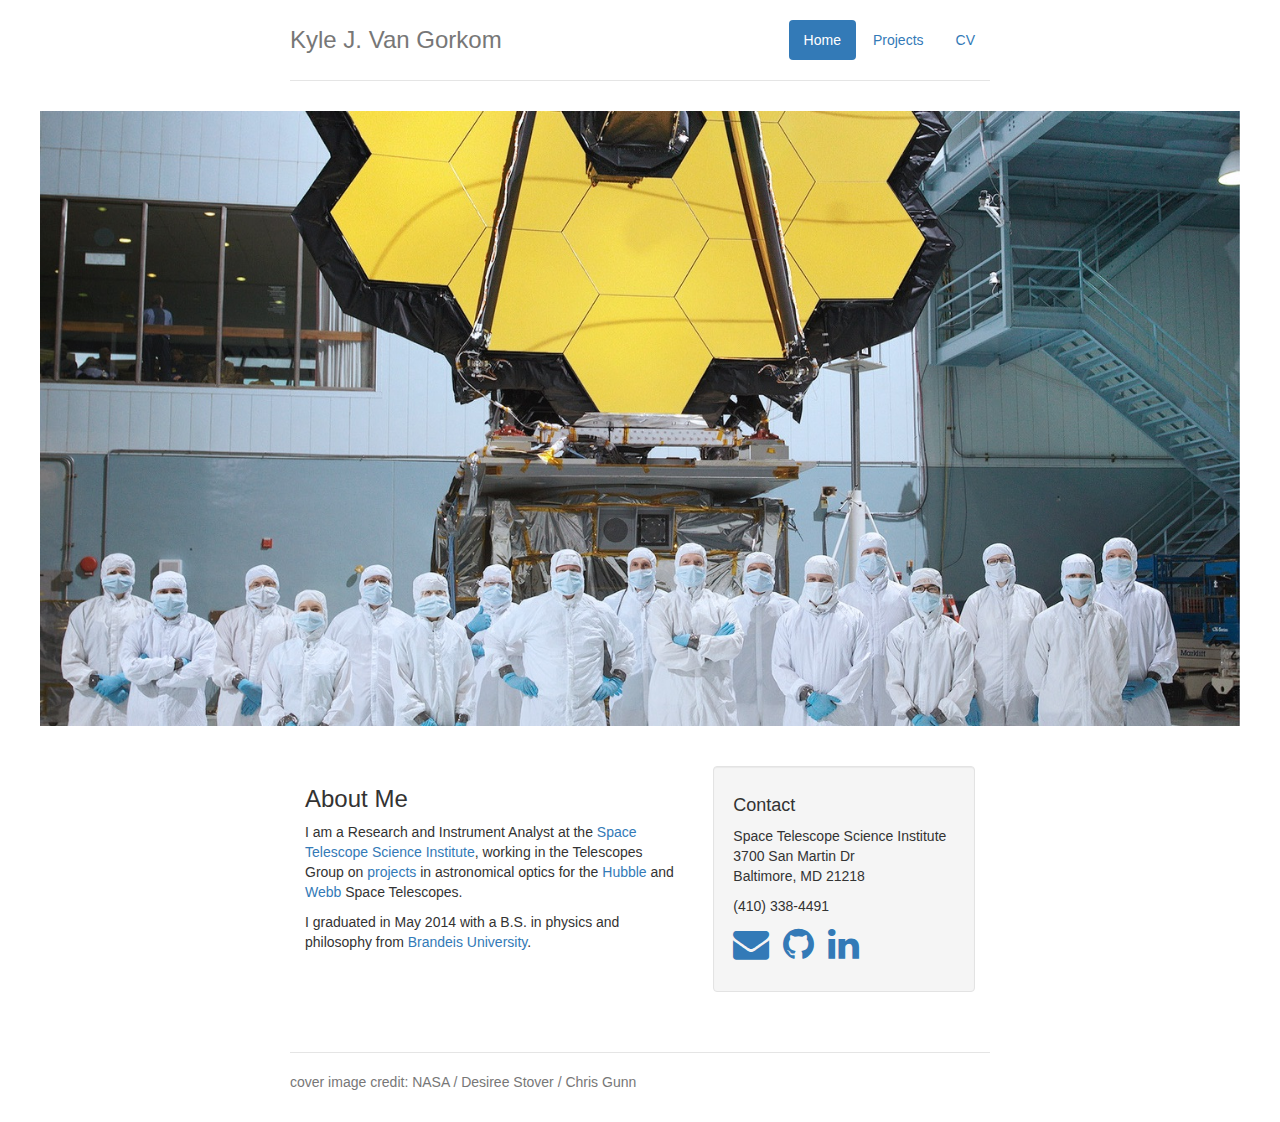
==== index.html @ afd1f64e "initial commit" ====
<!DOCTYPE html>
<html lang="en">
  <head>
    <meta charset="utf-8">
    <meta http-equiv="X-UA-Compatible" content="IE=edge">
    <meta name="viewport" content="width=device-width, initial-scale=1">
    <!-- The above 3 meta tags *must* come first in the head; any other head content must come *after* these tags -->
    <meta name="author" content="Kyle J. Van Gorkom"/>
    <meta name="description" content="Kyle J. Van Gorkom's homepage"/>
    <meta name="keywords" content="Kyle,Van Gorkom,Optics,Telescopes,Webb,Hubble,Astronomy,STScI,RIA,Brandeis"/>
    <link rel="icon" href="../../favicon.ico">

    <title>Kyle J. Van Gorkom</title>

    <!-- Bootstrap core CSS -->
    <link href="css/bootstrap.css" rel="stylesheet">

    <!-- Custom styles for this template -->
    <link href="jumbotron-narrow.css" rel="stylesheet">
    <link href="font-awesome/css/font-awesome.min.css" rel="stylesheet">

    <!-- HTML5 shim and Respond.js for IE8 support of HTML5 elements and media queries -->
    <!--[if lt IE 9]>
      <script src="https://oss.maxcdn.com/html5shiv/3.7.2/html5shiv.min.js"></script>
      <script src="https://oss.maxcdn.com/respond/1.4.2/respond.min.js"></script>
    <![endif]-->
  </head>

  <body>

    <div class="container">

      <div class="header clearfix">
        <nav>
          <ul class="nav nav-pills pull-right">
            <li role="presentation" class="active"><a href="#">Home</a></li>
            <li role="presentation"><a href="projects.html">Projects</a></li>
            <li role="presentation"><a href="CV_Van_Gorkom.pdf">CV</a></li>
          </ul>
        </nav>
        <h3 class="text-muted">Kyle J. Van Gorkom</h3>
      </div>

    </div>

    <div class="container-fluid">
      <img class="img-responsive" src="coc_cropped.jpg" title="Center of Curvature team. I'm 2nd from the left!">
    </div>

    <div class="container">
      <div class="row marketing">
        <div class="col-md-7">
          <h3>About Me</h3>
          <p>I am a Research and Instrument Analyst at the <a onclick="window.open(this.href); return false;" href="http://www.stsci.edu/institute/" class="class5"><span class="style_2">Space</span> <span class="style_2">Telescope</span> <span class="style_2">Science</span> <span class="style_2">Institute</span></a>, working in the Telescopes Group on <a class="class6" title="Projects" href="projects.html"><span class="style_2">projects</span></a> in astronomical optics for the <a onclick="window.open(this.href); return false;" href="https://www.nasa.gov/mission_pages/hubble/story/index.html" class="class4"><span class="style_2">Hubble</span></a> and <a onclick="window.open(this.href); return false;" href="http://jwst.nasa.gov/" class="class4"><span class="style_2">Webb</span></a> Space Telescopes. <br /></p>

          <p>I graduated in May 2014 with a B.S. in physics and philosophy from <a onclick="window.open(this.href); return false;" title="http://www.brandeis.edu/" href="http://www.brandeis.edu/" class="class3"><span class="style_2">Brandeis University</span></a>.<br /></p>
        </div>

        <div class="col-md-5">
          <div class ="well">
            <h4>Contact</h4>
                <p>Space Telescope Science Institute<br /> 3700 San Martin Dr<br />
                Baltimore, MD 21218<br /></p>
                <p>(410) 338-4491 </p>
            <ul class="list-inline">
              <li>
                <a href="mailto:kgorkom@stsci.edu">
                  <i class="fa fa-envelope" style="font-size:36px"></i>
                </a>
              </li>
              <li>
                <a href="https://github.com/kvangorkom/">
                  <i class="fa fa-github" style="font-size:36px"></i>
                </a>
              </li>
              <li>
                <a href="https://www.linkedin.com/in/kyle-van-gorkom">
                  <i class="fa fa-linkedin" style="font-size:36px" ></i>
                </a> 
              </li>
            </ul>
          </div>
        </div>

      </div>

      <footer class="footer">
        <p>cover image credit: NASA /  Desiree Stover / Chris Gunn </p>
      </footer>

    </div> <!-- /container -->


    <!-- IE10 viewport hack for Surface/desktop Windows 8 bug -->
    <script src="../../assets/js/ie10-viewport-bug-workaround.js"></script>
  </body>
</html>
---- jumbotron-narrow.css ----
/* Space out content a bit */
body {
  padding-top: 20px;
  padding-bottom: 20px;
}

/* Everything but the jumbotron gets side spacing for mobile first views */
.header,
.marketing,
.footer {
  padding-right: 15px;
  padding-left: 15px;
}

/* Custom page header */
.header {
  padding-bottom: 20px;
  border-bottom: 1px solid #e5e5e5;
}
/* Make the masthead heading the same height as the navigation */
.header h3 {
  margin-top: 0;
  margin-bottom: 0;
  line-height: 40px;
}

/* Custom page footer */
.footer {
  padding-top: 19px;
  color: #777;
  border-top: 1px solid #e5e5e5;
}

/* Customize container */
@media (min-width: 768px) {
  .container {
    max-width: 730px;
  }
}
.container-narrow > hr {
  margin: 30px 0;
}

/* Main marketing message and sign up button */
.jumbotron {
  text-align: center;
  border-bottom: 1px solid #e5e5e5;
}
.jumbotron .btn {
  padding: 14px 24px;
  font-size: 21px;
}

/* Supporting marketing content */
.marketing {
  margin: 40px 0;
}
.marketing p + h4 {
  margin-top: 28px;
}

/* Responsive: Portrait tablets and up */
@media screen and (min-width: 768px) {
  /* Remove the padding we set earlier */
  .header,
  .marketing,
  .footer {
    padding-right: 0;
    padding-left: 0;
  }
  /* Space out the masthead */
  .header {
    margin-bottom: 30px;
  }
  /* Remove the bottom border on the jumbotron for visual effect */
  .jumbotron {
    border-bottom: 0;
  }
}
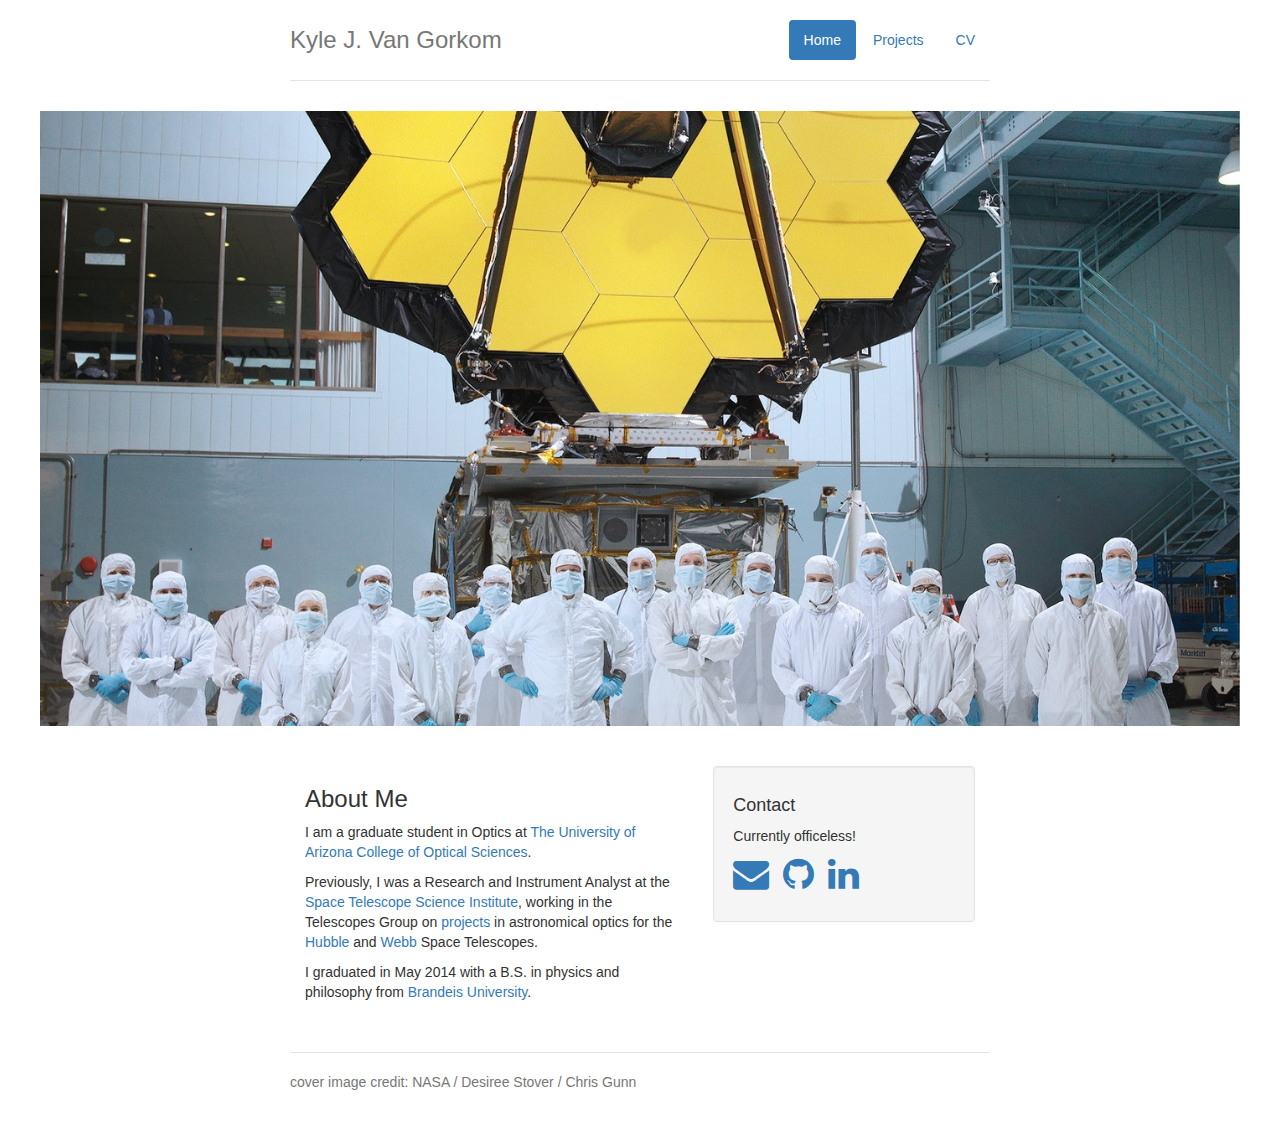
==== commit b094396b: "update pages" ====
--- a/index.html
+++ b/index.html
@@ -7,7 +7,7 @@
     <!-- The above 3 meta tags *must* come first in the head; any other head content must come *after* these tags -->
     <meta name="author" content="Kyle J. Van Gorkom"/>
     <meta name="description" content="Kyle J. Van Gorkom's homepage"/>
-    <meta name="keywords" content="Kyle,Van Gorkom,Optics,Telescopes,Webb,Hubble,Astronomy,STScI,RIA,Brandeis"/>
+    <meta name="keywords" content="Kyle,Van Gorkom,Optics,Telescopes,Webb,Hubble,Astronomy,Arizona,STScI,RIA,Brandeis"/>
     <link rel="icon" href="../../favicon.ico">
 
     <title>Kyle J. Van Gorkom</title>
@@ -51,7 +51,10 @@
       <div class="row marketing">
         <div class="col-md-7">
           <h3>About Me</h3>
-          <p>I am a Research and Instrument Analyst at the <a onclick="window.open(this.href); return false;" href="http://www.stsci.edu/institute/" class="class5"><span class="style_2">Space</span> <span class="style_2">Telescope</span> <span class="style_2">Science</span> <span class="style_2">Institute</span></a>, working in the Telescopes Group on <a class="class6" title="Projects" href="projects.html"><span class="style_2">projects</span></a> in astronomical optics for the <a onclick="window.open(this.href); return false;" href="https://www.nasa.gov/mission_pages/hubble/story/index.html" class="class4"><span class="style_2">Hubble</span></a> and <a onclick="window.open(this.href); return false;" href="http://jwst.nasa.gov/" class="class4"><span class="style_2">Webb</span></a> Space Telescopes. <br /></p>
+
+          <p>I am a graduate student in Optics at <a onclick="window.open(this.href); return false;" href="http://www.optics.arizona.edu/" class="class4"><span class="style_2">The University of Arizona College of Optical Sciences</span></a>. <br /></p>
+
+          <p>Previously, I was a Research and Instrument Analyst at the <a onclick="window.open(this.href); return false;" href="http://www.stsci.edu/institute/" class="class5"><span class="style_2">Space</span> <span class="style_2">Telescope</span> <span class="style_2">Science</span> <span class="style_2">Institute</span></a>, working in the Telescopes Group on <a class="class6" title="Projects" href="projects.html"><span class="style_2">projects</span></a> in astronomical optics for the <a onclick="window.open(this.href); return false;" href="https://www.nasa.gov/mission_pages/hubble/story/index.html" class="class4"><span class="style_2">Hubble</span></a> and <a onclick="window.open(this.href); return false;" href="http://jwst.nasa.gov/" class="class4"><span class="style_2">Webb</span></a> Space Telescopes. <br /></p>
 
           <p>I graduated in May 2014 with a B.S. in physics and philosophy from <a onclick="window.open(this.href); return false;" title="http://www.brandeis.edu/" href="http://www.brandeis.edu/" class="class3"><span class="style_2">Brandeis University</span></a>.<br /></p>
         </div>
@@ -59,12 +62,10 @@
         <div class="col-md-5">
           <div class ="well">
             <h4>Contact</h4>
-                <p>Space Telescope Science Institute<br /> 3700 San Martin Dr<br />
-                Baltimore, MD 21218<br /></p>
-                <p>(410) 338-4491 </p>
+              <p> Currently officeless! <br /></p>
             <ul class="list-inline">
               <li>
-                <a href="mailto:kgorkom@stsci.edu">
+                <a href="mailto:kvangorkom@optics.arizona.edu">
                   <i class="fa fa-envelope" style="font-size:36px"></i>
                 </a>
               </li>
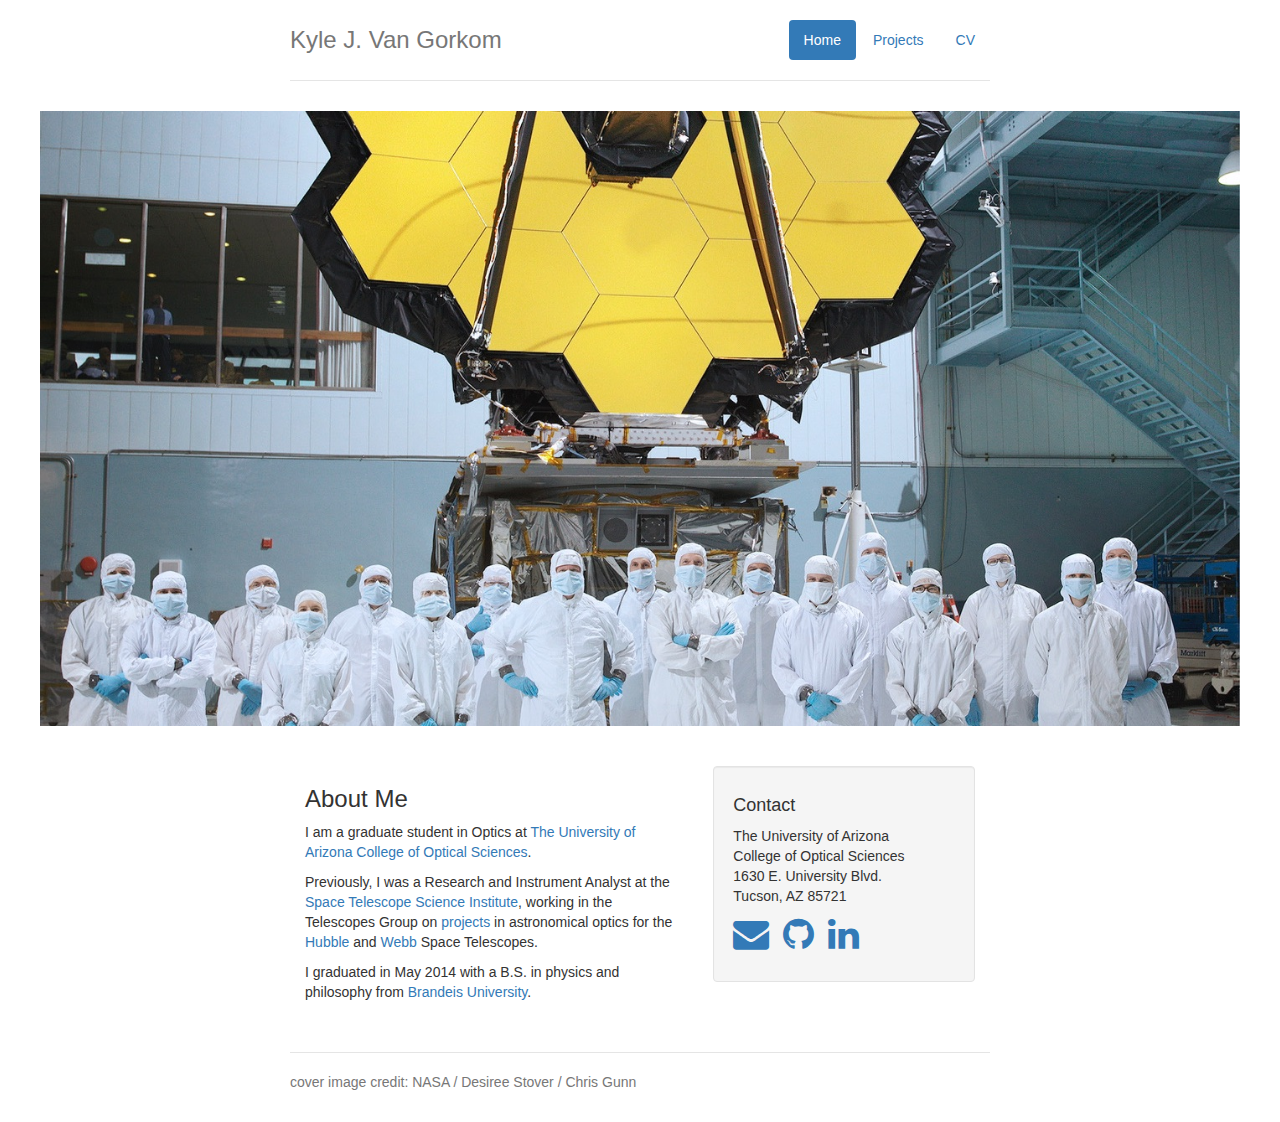
==== commit 529e9dfe: "update contact info" ====
--- a/index.html
+++ b/index.html
@@ -62,7 +62,7 @@
         <div class="col-md-5">
           <div class ="well">
             <h4>Contact</h4>
-              <p> Currently officeless! <br /></p>
+              <p>The University of Arizona<br />College of Optical Sciences<br />1630 E. University Blvd.<br />Tucson, AZ 85721<br /></p>
             <ul class="list-inline">
               <li>
                 <a href="mailto:kvangorkom@optics.arizona.edu">
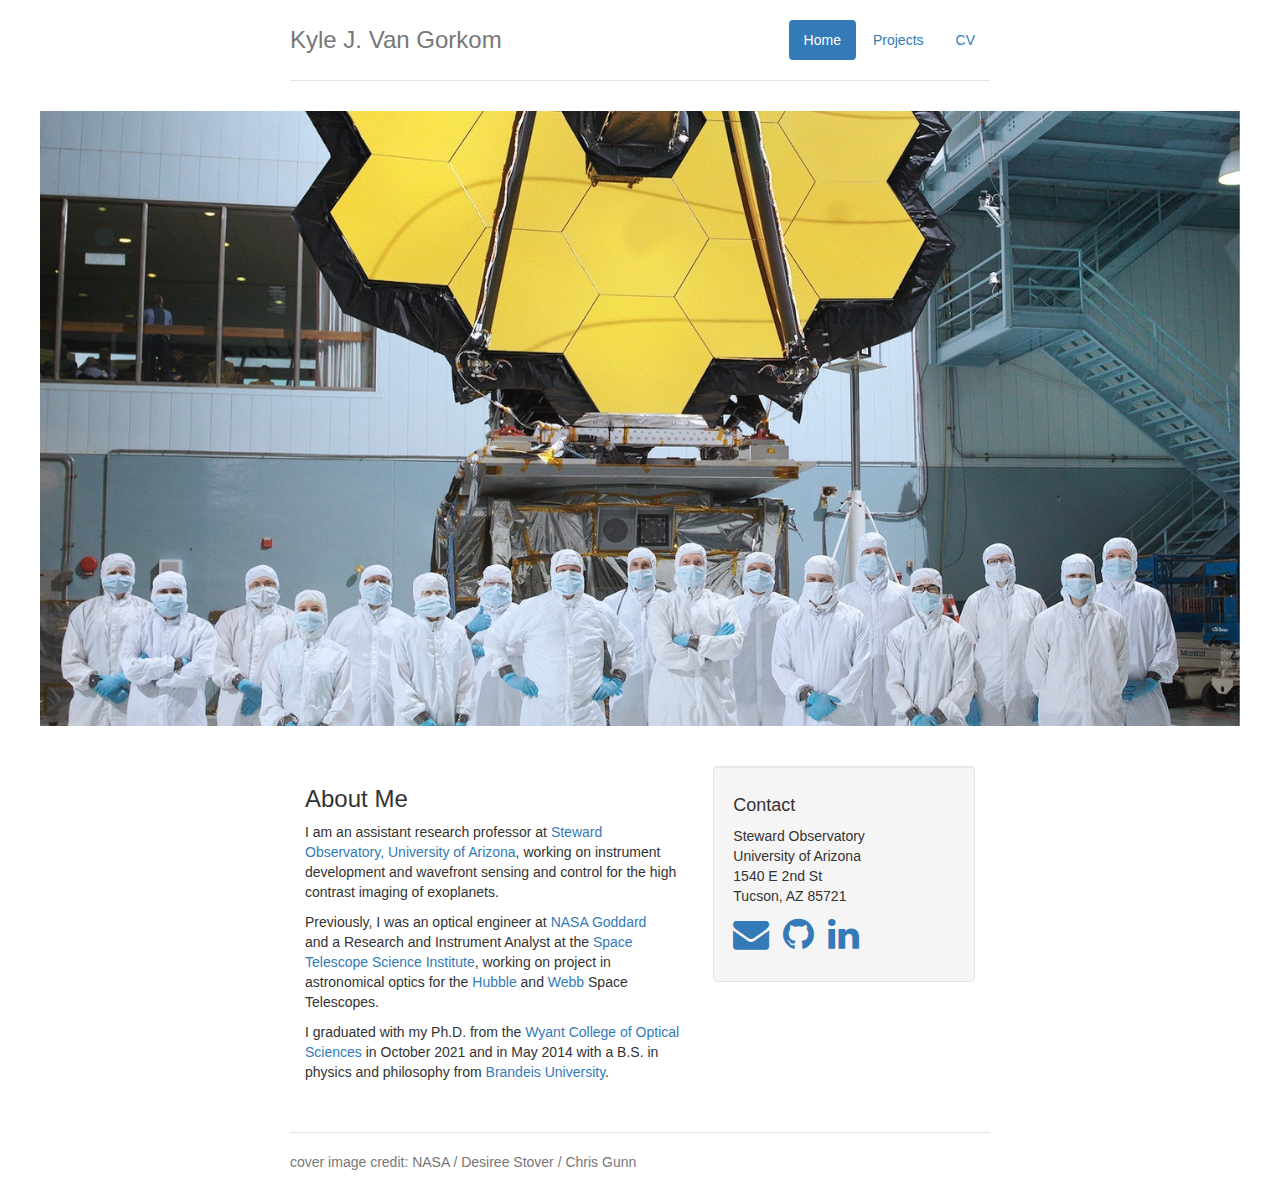
==== commit d0c6c435: "update all the things" ====
--- a/index.html
+++ b/index.html
@@ -44,7 +44,7 @@
     </div>
 
     <div class="container-fluid">
-      <img class="img-responsive" src="coc_cropped.jpg" title="Center of Curvature team. I'm 2nd from the left!">
+      <img class="img-responsive" src="coc_cropped.jpg" title="JWST Center of Curvature team. I'm 2nd from the left!">
     </div>
 
     <div class="container">
@@ -52,20 +52,21 @@
         <div class="col-md-7">
           <h3>About Me</h3>
 
-          <p>I am a graduate student in Optics at <a onclick="window.open(this.href); return false;" href="http://www.optics.arizona.edu/" class="class4"><span class="style_2">The University of Arizona College of Optical Sciences</span></a>. <br /></p>
+          <p>I am an assistant research professor at <a onclick="window.open(this.href); return false;" href="https://www.as.arizona.edu/" class="class4"><span class="style_2">Steward Observatory, University of Arizona</span></a>, working on instrument development and wavefront sensing and control for the high contrast imaging of exoplanets.<br /></p>
 
-          <p>Previously, I was a Research and Instrument Analyst at the <a onclick="window.open(this.href); return false;" href="http://www.stsci.edu/institute/" class="class5"><span class="style_2">Space</span> <span class="style_2">Telescope</span> <span class="style_2">Science</span> <span class="style_2">Institute</span></a>, working in the Telescopes Group on <a class="class6" title="Projects" href="projects.html"><span class="style_2">projects</span></a> in astronomical optics for the <a onclick="window.open(this.href); return false;" href="https://www.nasa.gov/mission_pages/hubble/story/index.html" class="class4"><span class="style_2">Hubble</span></a> and <a onclick="window.open(this.href); return false;" href="http://jwst.nasa.gov/" class="class4"><span class="style_2">Webb</span></a> Space Telescopes. <br /></p>
-
-          <p>I graduated in May 2014 with a B.S. in physics and philosophy from <a onclick="window.open(this.href); return false;" title="http://www.brandeis.edu/" href="http://www.brandeis.edu/" class="class3"><span class="style_2">Brandeis University</span></a>.<br /></p>
+          <p>Previously, I was an optical engineer at <a onclick="window.open(this.href); return false;" href="https://www.nasa.gov/goddard/" class="class4"><span class="style_2">NASA Goddard</span></a><br />
+            and a Research and Instrument Analyst at the <a onclick="window.open(this.href); return false;" href="http://www.stsci.edu/institute/" class="class5"><span class="style_2">Space</span> <span class="style_2">Telescope</span> <span class="style_2">Science</span> <span class="style_2">Institute</span></a>, working on project in astronomical optics for the <a onclick="window.open(this.href); return false;" href="https://www.nasa.gov/mission_pages/hubble/story/index.html" class="class4"><span class="style_2">Hubble</span></a> and <a onclick="window.open(this.href); return false;" href="http://jwst.nasa.gov/" class="class4"><span class="style_2">Webb</span></a> Space Telescopes. <br /></p>
+          </p>
+          <p> I graduated with my Ph.D. from the <a onclick="window.open(this.href); return false;" href="https://www.optics.arizona.edu/" class="class4"><span class="style_2">Wyant College of Optical Sciences</span></a> in October 2021 and in May 2014 with a B.S. in physics and philosophy from <a onclick="window.open(this.href); return false;" title="http://www.brandeis.edu/" href="http://www.brandeis.edu/" class="class3"><span class="style_2">Brandeis University</span></a>.<br /></p>
         </div>
 
         <div class="col-md-5">
           <div class ="well">
             <h4>Contact</h4>
-              <p>The University of Arizona<br />College of Optical Sciences<br />1630 E. University Blvd.<br />Tucson, AZ 85721<br /></p>
+              <p>Steward Observatory<br />University of Arizona<br />1540 E 2nd St<br />Tucson, AZ 85721<br /></p>
             <ul class="list-inline">
               <li>
-                <a href="mailto:kvangorkom@optics.arizona.edu">
+                <a href="mailto:kvangorkom@arizona.edu">
                   <i class="fa fa-envelope" style="font-size:36px"></i>
                 </a>
               </li>
